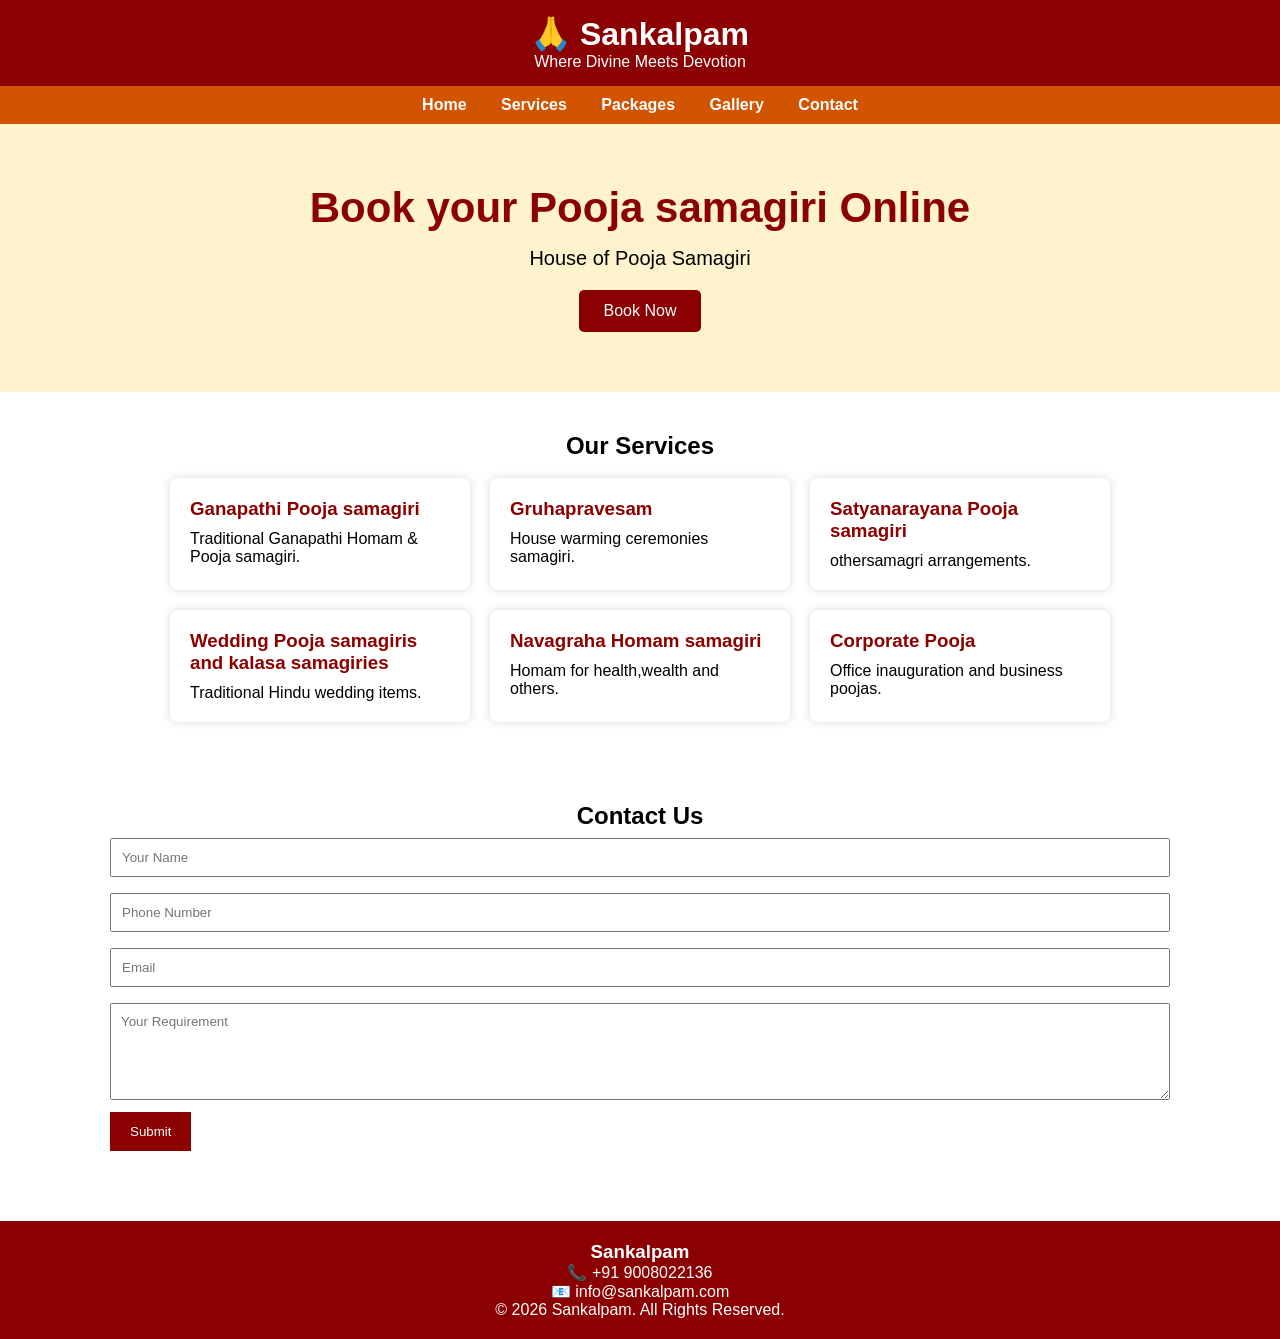
==== index.html @ fba72ba7 "Update index.html" ====
<!DOCTYPE html>
<html lang="en">
<head>
<meta charset="UTF-8">
<meta name="viewport" content="width=device-width, initial-scale=1.0">
<title>Sankalpam - Pooja Services</title>

<style>
*{
margin:0;
padding:0;
box-sizing:border-box;
font-family:Arial,sans-serif;
}

body{
           <img src="images/logo.jpg" alt="House of Pooja Logo" class="logo">
            margin: 0;
            background-image: url("images/templetower1.jpg");
            background-size: cover;
            background-repeat: no-repeat;
            background-position: center;
        }
header{
background:#8B0000;
color:white;
padding:15px;
text-align:center;
}

nav{
background:#d35400;
padding:10px;
text-align:center;
}

nav a{
color:white;
text-decoration:none;
margin:15px;
font-weight:bold;
}

.hero{
padding:60px 20px;
text-align:center;
background:#fff3cd;
}

.hero h1{
font-size:42px;
color:#8B0000;
}

.hero p{
margin-top:15px;
font-size:20px;
}

.btn{
display:inline-block;
margin-top:20px;
padding:12px 25px;
background:#8B0000;
color:white;
text-decoration:none;
border-radius:5px;
}

section{
padding:40px 20px;
max-width:1100px;
margin:auto;
}

.cards{
display:flex;
flex-wrap:wrap;
gap:20px;
justify-content:center;
}

.card{
background:white;
padding:20px;
border-radius:8px;
box-shadow:0 0 10px rgba(0,0,0,.15);
width:300px;
}

.card h3{
color:#8B0000;
margin-bottom:10px;
}

footer{
background:#8B0000;
color:white;
text-align:center;
padding:20px;
margin-top:30px;
}

input,textarea{
width:100%;
padding:10px;
margin:8px 0;
}

button{
padding:12px 20px;
background:#8B0000;
color:white;
border:none;
cursor:pointer;
}

@media(max-width:768px){
.cards{
flex-direction:column;
align-items:center;
}
.hero h1{
font-size:32px;
}
</style>

</head>

<header>
<h1>🙏 Sankalpam</h1>
<p>Where Divine Meets Devotion</p>
</header>

<nav>
<a href="#home">Home</a>
<a href="#services">Services</a>
<a href="#packages">Packages</a>
<a href="#gallary">Gallery</a>
<a href="#contact">Contact</a>
</nav>

<div class="hero"id=home>
<h1>Book your Pooja samagiri Online</h1>
<p>House of Pooja Samagiri</p>
<a class="btn" href="#contact">Book Now</a>
</div>

<section id="services">
<h2 align="center">Our Services</h2>
<br>

<div class="cards">

<div class="card">
<h3>Ganapathi Pooja samagiri</h3>
<p>Traditional Ganapathi Homam & Pooja samagiri.</p>
</div>

<div class="card">
<h3>Gruhapravesam</h3>
<p>House warming ceremonies samagiri.</p>
</div>

<div class="card">
<h3>Satyanarayana Pooja samagiri</h3>
<p>othersamagri arrangements.</p>
</div> 

<div class="card">
<h3>Wedding Pooja samagiris and kalasa samagiries</h3>
<p>Traditional Hindu wedding items.</p>
</div>

<div class="card">
<h3>Navagraha Homam samagiri</h3>
<p>Homam for health,wealth and others.</p>
</div>

<div class="card">
<h3>Corporate Pooja</h3>
<p>Office inauguration and business poojas.</p>
</div>

</section>

<section id="contact">

<h2 align="center">Contact Us</h2>

<form>

<input type="text" placeholder="Your Name">

<input type="tel" placeholder="Phone Number">

<input type="email" placeholder="Email">

<textarea rows="5" placeholder="Your Requirement"></textarea>

<button type="submit">Submit</button>

</form>

</section>

<footer>

<h3>Sankalpam</h3>

<p>📞 +91 9008022136</p>

<p>📧 info@sankalpam.com</p>

<p>© 2026 Sankalpam. All Rights Reserved.</p>

</footer>

</body>
</html>
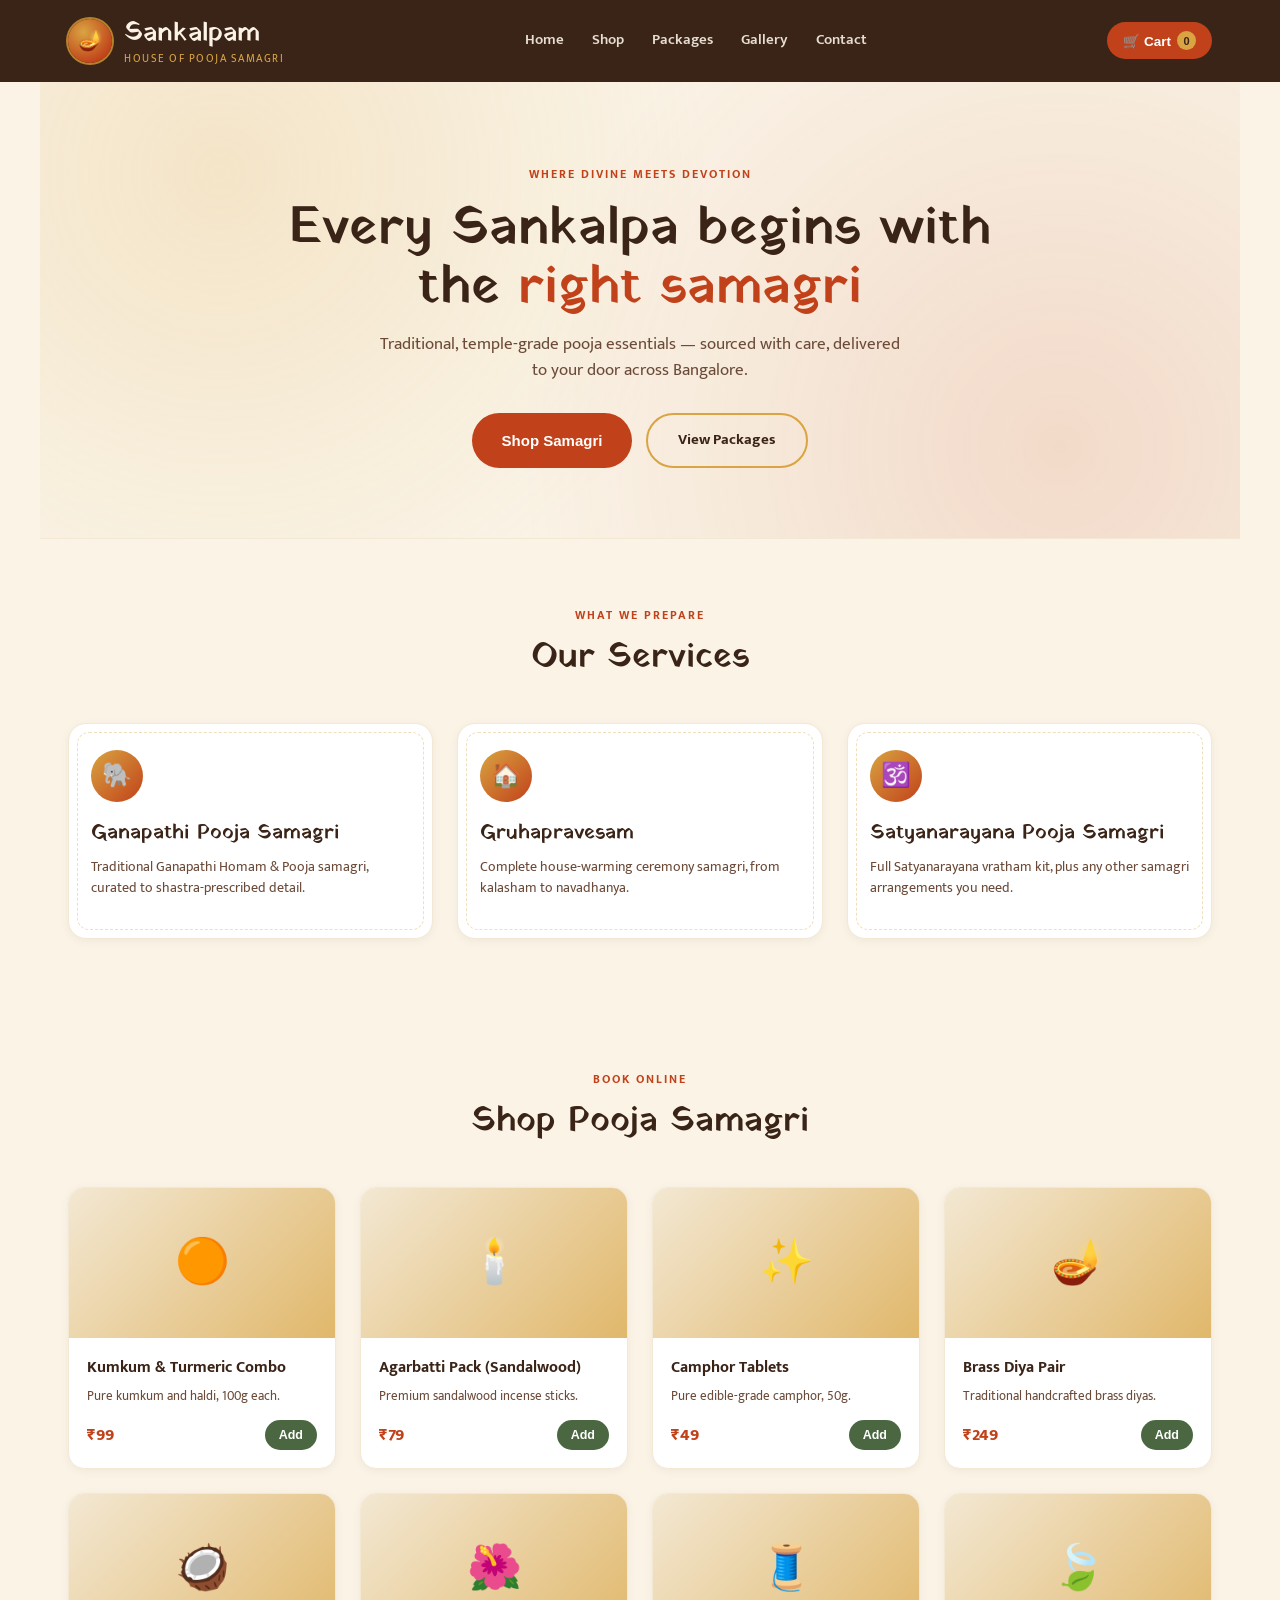
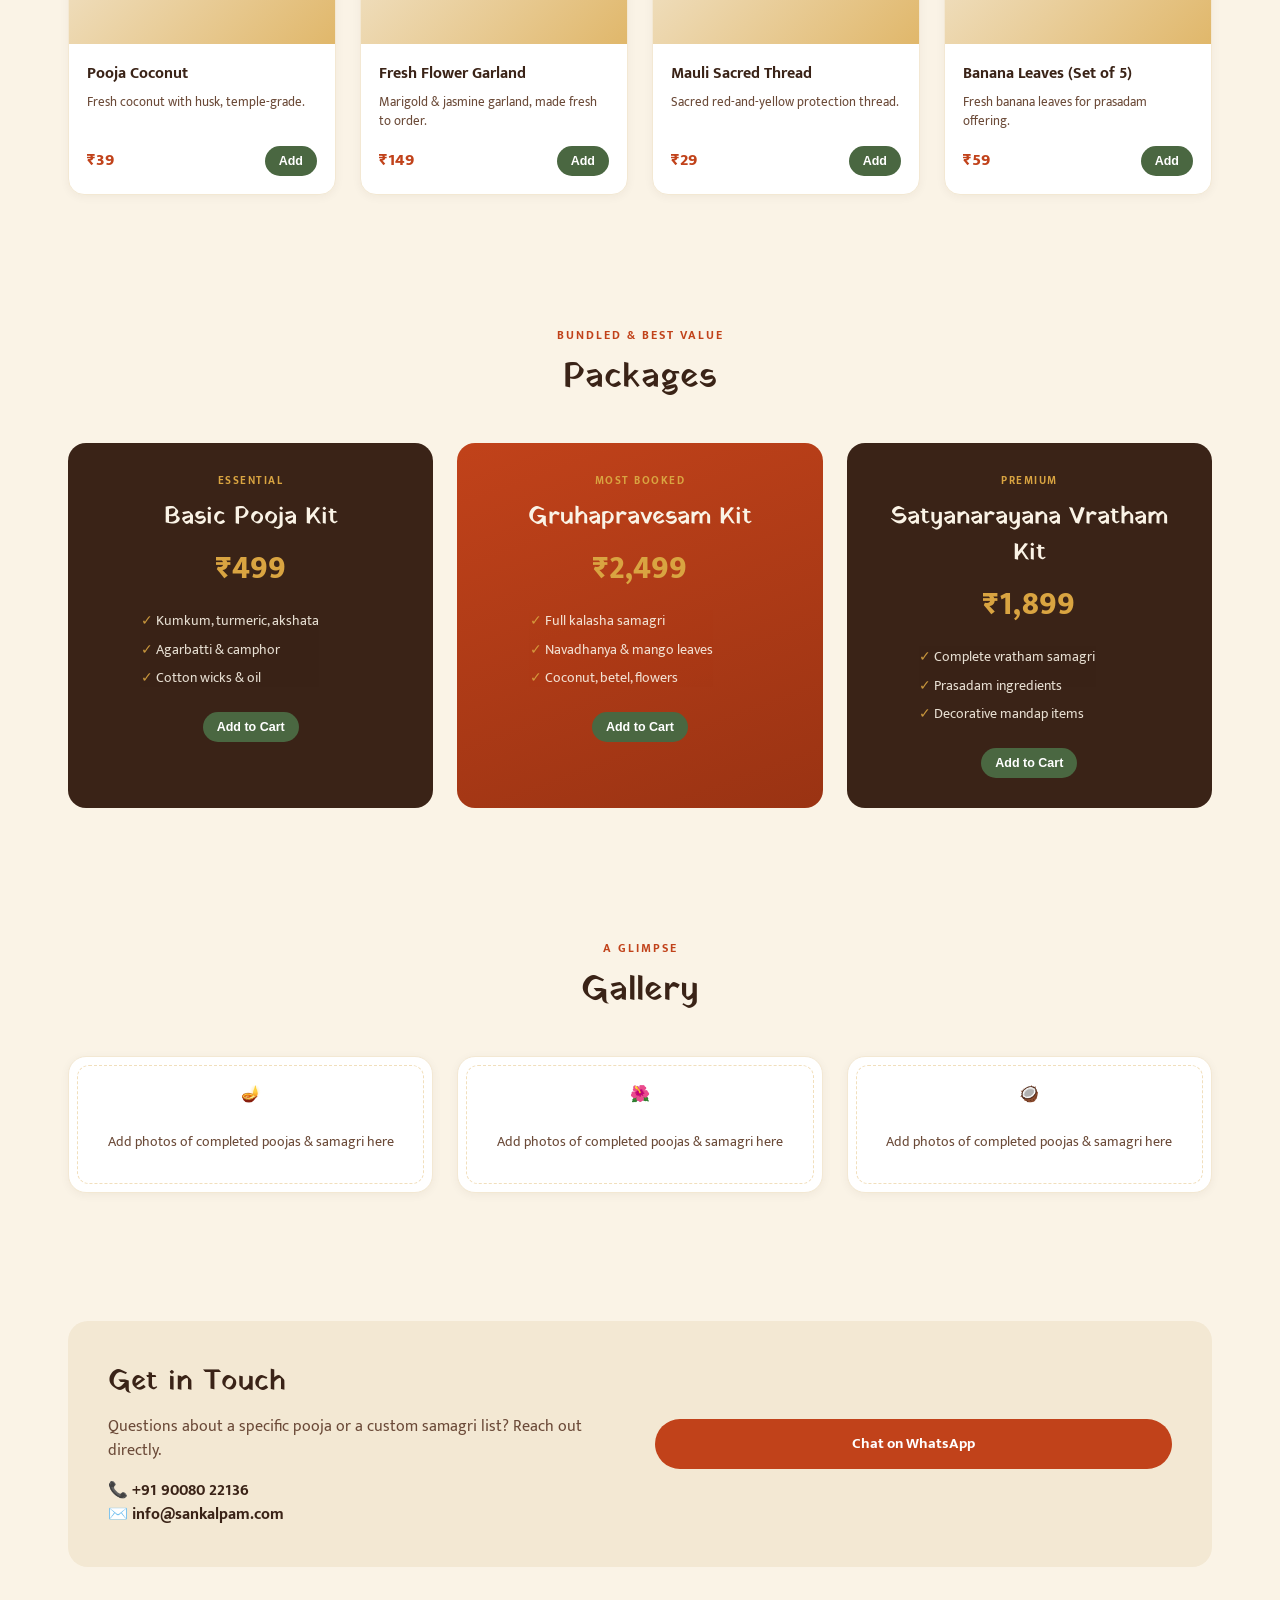
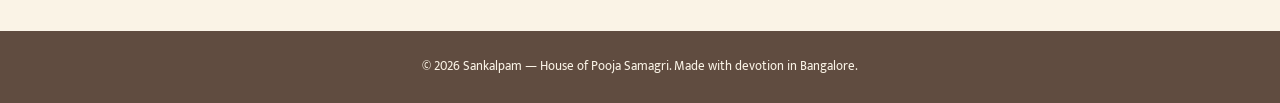
==== commit a98b1f16: "Update index.html" ====
--- a/index.html
+++ b/index.html
@@ -3,218 +3,475 @@
 <head>
 <meta charset="UTF-8">
 <meta name="viewport" content="width=device-width, initial-scale=1.0">
-<title>Sankalpam - Pooja Services</title>
-
+<title>Sankalpam — House of Pooja Samagri</title>
+<link rel="preconnect" href="https://fonts.googleapis.com">
+<link href="https://fonts.googleapis.com/css2?family=Yatra+One&family=Mukta:wght@400;500;600;700&display=swap" rel="stylesheet">
 <style>
-*{
-margin:0;
-padding:0;
-box-sizing:border-box;
-font-family:Arial,sans-serif;
-}
-
-body{
-           <img src="images/logo.jpg" alt="House of Pooja Logo" class="logo">
-            margin: 0;
-            background-image: url("images/templetower1.jpg");
-            background-size: cover;
-            background-repeat: no-repeat;
-            background-position: center;
-        }
-header{
-background:#8B0000;
-color:white;
-padding:15px;
-text-align:center;
-}
-
-nav{
-background:#d35400;
-padding:10px;
-text-align:center;
-}
-
-nav a{
-color:white;
-text-decoration:none;
-margin:15px;
-font-weight:bold;
-}
-
-.hero{
-padding:60px 20px;
-text-align:center;
-background:#fff3cd;
-}
-
-.hero h1{
-font-size:42px;
-color:#8B0000;
-}
-
-.hero p{
-margin-top:15px;
-font-size:20px;
-}
-
-.btn{
-display:inline-block;
-margin-top:20px;
-padding:12px 25px;
-background:#8B0000;
-color:white;
-text-decoration:none;
-border-radius:5px;
-}
-
-section{
-padding:40px 20px;
-max-width:1100px;
-margin:auto;
-}
-
-.cards{
-display:flex;
-flex-wrap:wrap;
-gap:20px;
-justify-content:center;
-}
-
-.card{
-background:white;
-padding:20px;
-border-radius:8px;
-box-shadow:0 0 10px rgba(0,0,0,.15);
-width:300px;
-}
-
-.card h3{
-color:#8B0000;
-margin-bottom:10px;
-}
-
-footer{
-background:#8B0000;
-color:white;
-text-align:center;
-padding:20px;
-margin-top:30px;
-}
-
-input,textarea{
-width:100%;
-padding:10px;
-margin:8px 0;
-}
-
-button{
-padding:12px 20px;
-background:#8B0000;
-color:white;
-border:none;
-cursor:pointer;
-}
-
-@media(max-width:768px){
-.cards{
-flex-direction:column;
-align-items:center;
-}
-.hero h1{
-font-size:32px;
-}
+  :root{
+    --gold:#D9A441;
+    --gold-dark:#B5822C;
+    --vermilion:#C1421A;
+    --vermilion-dark:#9A3313;
+    --leaf:#4A6741;
+    --ivory:#FAF3E6;
+    --ivory-deep:#F3E8D3;
+    --brown:#3A2317;
+    --brown-soft:#6B4A38;
+    --white:#FFFFFF;
+  }
+  *{box-sizing:border-box; margin:0; padding:0;}
+  body{
+    font-family:'Mukta', sans-serif;
+    background:var(--ivory);
+    color:var(--brown);
+    line-height:1.5;
+  }
+  h1,h2,h3,.brand-name{
+    font-family:'Yatra One', cursive;
+    font-weight:400;
+  }
+  a{text-decoration:none; color:inherit;}
+  img{max-width:100%; display:block;}
+
+  /* ---------- Header ---------- */
+  header{
+    background: var(--brown);
+    color:var(--ivory);
+    position:sticky; top:0; z-index:50;
+  }
+  .topbar{
+    display:flex; align-items:center; justify-content:space-between;
+    padding:14px 28px;
+    max-width:1200px; margin:0 auto;
+  }
+  .brand{display:flex; align-items:center; gap:12px;}
+  .brand-mark{
+    width:44px; height:44px;
+    border-radius:50%;
+    background: radial-gradient(circle at 35% 30%, var(--gold), var(--vermilion) 75%);
+    display:flex; align-items:center; justify-content:center;
+    font-size:20px;
+    box-shadow: 0 0 0 2px var(--gold-dark);
+  }
+  .brand-name{font-size:26px; color:var(--ivory);}
+  .brand-tag{font-size:11px; letter-spacing:1.5px; color:var(--gold); text-transform:uppercase; margin-top:-2px;}
+  nav{display:flex; gap:28px; font-weight:600; font-size:14.5px;}
+  nav a{position:relative; padding:4px 0; color:var(--ivory); opacity:.9;}
+  nav a:hover{opacity:1;}
+  nav a::after{
+    content:""; position:absolute; left:0; bottom:-2px; height:2px; width:0;
+    background:var(--gold); transition:width .2s;
+  }
+  nav a:hover::after{width:100%;}
+  .cart-btn{
+    background:var(--vermilion); color:#fff; border:none;
+    padding:9px 16px; border-radius:24px; font-weight:700; font-size:13.5px;
+    cursor:pointer; display:flex; align-items:center; gap:6px;
+  }
+  .cart-btn:hover{background:var(--vermilion-dark);}
+  .cart-count{background:var(--gold); color:var(--brown); border-radius:50%; width:19px; height:19px; font-size:11px; display:flex; align-items:center; justify-content:center; font-weight:800;}
+
+  /* ---------- Hero ---------- */
+  .hero{
+    background:
+      radial-gradient(circle at 15% 20%, rgba(217,164,65,.18), transparent 45%),
+      radial-gradient(circle at 85% 80%, rgba(193,66,26,.14), transparent 50%),
+      var(--ivory);
+    padding:80px 28px 70px;
+    text-align:center;
+    border-bottom:1px solid var(--ivory-deep);
+  }
+  .eyebrow{
+    display:inline-block; letter-spacing:2px; font-size:12px; font-weight:700;
+    color:var(--vermilion); text-transform:uppercase; margin-bottom:16px;
+  }
+  .hero h1{font-size:52px; color:var(--brown); line-height:1.15; max-width:780px; margin:0 auto 14px;}
+  .hero h1 span{color:var(--vermilion);}
+  .hero p{font-size:17px; color:var(--brown-soft); max-width:520px; margin:0 auto 30px;}
+  .hero-cta{
+    display:inline-flex; gap:14px;
+  }
+  .btn-primary, .btn-secondary{
+    padding:14px 30px; border-radius:30px; font-weight:700; font-size:15px; cursor:pointer; border:none;
+  }
+  .btn-primary{background:var(--vermilion); color:#fff;}
+  .btn-primary:hover{background:var(--vermilion-dark);}
+  .btn-secondary{background:transparent; color:var(--brown); border:2px solid var(--gold);}
+  .btn-secondary:hover{background:var(--gold); color:#fff;}
+
+  /* ---------- Section shell ---------- */
+  section{padding:64px 28px; max-width:1200px; margin:0 auto;}
+  .section-head{text-align:center; margin-bottom:40px;}
+  .section-head .eyebrow{margin-bottom:8px;}
+  .section-head h2{font-size:34px; color:var(--brown);}
+
+  /* ---------- Thali cards (signature element) ---------- */
+  .grid{display:grid; grid-template-columns:repeat(auto-fit, minmax(250px,1fr)); gap:24px;}
+  .thali{
+    background:var(--white);
+    border-radius:18px;
+    padding:26px 22px;
+    position:relative;
+    border:1px solid var(--ivory-deep);
+    box-shadow:0 2px 10px rgba(58,35,23,.05);
+    transition:transform .18s, box-shadow .18s;
+  }
+  .thali:hover{transform:translateY(-4px); box-shadow:0 10px 24px rgba(58,35,23,.10);}
+  .thali::before{
+    content:""; position:absolute; inset:8px;
+    border:1.5px dashed var(--gold);
+    border-radius:12px;
+    opacity:.35;
+    pointer-events:none;
+  }
+  .thali-icon{
+    width:52px; height:52px; border-radius:50%;
+    background:linear-gradient(135deg, var(--gold), var(--vermilion));
+    display:flex; align-items:center; justify-content:center;
+    font-size:24px; color:#fff; margin-bottom:16px;
+  }
+  .thali h3{font-size:20px; color:var(--brown); margin-bottom:8px;}
+  .thali p{font-size:14px; color:var(--brown-soft); margin-bottom:14px;}
+
+  /* ---------- Shop / Products ---------- */
+  .product-card{
+    background:var(--white); border-radius:16px; overflow:hidden;
+    border:1px solid var(--ivory-deep);
+    display:flex; flex-direction:column;
+    box-shadow:0 2px 10px rgba(58,35,23,.05);
+  }
+  .product-img{
+    height:150px;
+    background:linear-gradient(135deg, var(--ivory-deep), var(--gold) 140%);
+    display:flex; align-items:center; justify-content:center;
+    font-size:44px;
+  }
+  .product-body{padding:18px; display:flex; flex-direction:column; gap:8px; flex:1;}
+  .product-body h3{font-family:'Mukta',sans-serif; font-weight:700; font-size:16px; color:var(--brown);}
+  .product-body .desc{font-size:12.5px; color:var(--brown-soft); flex:1;}
+  .price-row{display:flex; align-items:center; justify-content:space-between; margin-top:6px;}
+  .price{font-weight:800; font-size:17px; color:var(--vermilion);}
+  .add-btn{
+    background:var(--leaf); color:#fff; border:none; padding:8px 14px;
+    border-radius:20px; font-weight:700; font-size:12.5px; cursor:pointer;
+  }
+  .add-btn:hover{background:#3a5233;}
+
+  /* ---------- Packages ---------- */
+  .package{
+    background:var(--brown); color:var(--ivory);
+    border-radius:18px; padding:30px; text-align:center;
+    position:relative; overflow:hidden;
+  }
+  .package.featured{background:linear-gradient(160deg, var(--vermilion), var(--vermilion-dark));}
+  .package .tag{font-size:11px; letter-spacing:1.5px; text-transform:uppercase; color:var(--gold); font-weight:700;}
+  .package h3{font-size:24px; margin:10px 0;}
+  .package .amt{font-size:32px; font-weight:800; color:var(--gold); margin-bottom:14px;}
+  .package ul{list-style:none; text-align:left; margin:0 auto 20px; max-width:220px; font-size:13.5px; opacity:.9;}
+  .package li{padding:4px 0;}
+  .package li::before{content:"✓ "; color:var(--gold);}
+
+  /* ---------- Contact / Footer ---------- */
+  .contact-wrap{
+    background:var(--ivory-deep); border-radius:20px; padding:40px;
+    display:grid; grid-template-columns:1fr 1fr; gap:30px; align-items:center;
+  }
+  footer{background:var(--brown); color:var(--ivory); text-align:center; padding:26px; font-size:13px; opacity:.8;}
+
+  /* ---------- Cart drawer ---------- */
+  .overlay{
+    position:fixed; inset:0; background:rgba(58,35,23,.5);
+    display:none; z-index:100;
+  }
+  .overlay.open{display:block;}
+  .cart-drawer{
+    position:fixed; top:0; right:-380px; width:360px; height:100%;
+    background:var(--white); z-index:101; transition:right .25s;
+    display:flex; flex-direction:column;
+  }
+  .cart-drawer.open{right:0;}
+  .cart-header{
+    background:var(--brown); color:var(--ivory); padding:18px 20px;
+    display:flex; justify-content:space-between; align-items:center;
+  }
+  .cart-header h3{font-family:'Mukta',sans-serif; font-weight:700;}
+  .cart-close{background:none; border:none; color:var(--ivory); font-size:20px; cursor:pointer;}
+  .cart-items{flex:1; overflow-y:auto; padding:16px 20px;}
+  .cart-item{display:flex; justify-content:space-between; align-items:center; padding:12px 0; border-bottom:1px solid var(--ivory-deep);}
+  .cart-item-name{font-size:14px; font-weight:600;}
+  .cart-item-price{font-size:12.5px; color:var(--brown-soft);}
+  .qty-controls{display:flex; align-items:center; gap:8px;}
+  .qty-controls button{width:24px; height:24px; border-radius:50%; border:1px solid var(--gold); background:#fff; cursor:pointer; font-weight:700;}
+  .cart-footer{padding:18px 20px; border-top:1px solid var(--ivory-deep);}
+  .cart-total{display:flex; justify-content:space-between; font-weight:800; font-size:16px; margin-bottom:14px;}
+  .checkout-btn{
+    width:100%; background:var(--vermilion); color:#fff; border:none; padding:13px;
+    border-radius:26px; font-weight:700; font-size:14.5px; cursor:pointer;
+  }
+  .checkout-btn:hover{background:var(--vermilion-dark);}
+  .empty-note{color:var(--brown-soft); font-size:13.5px; text-align:center; padding:30px 0;}
+
+  @media (max-width:760px){
+    nav{display:none;}
+    .hero h1{font-size:34px;}
+    .contact-wrap{grid-template-columns:1fr;}
+  }
 </style>
-
 </head>
+<body>
 
 <header>
-<h1>🙏 Sankalpam</h1>
-<p>Where Divine Meets Devotion</p>
+  <div class="topbar">
+    <div class="brand">
+      <div class="brand-mark">🪔</div>
+      <div>
+        <div class="brand-name">Sankalpam</div>
+        <div class="brand-tag">House of Pooja Samagri</div>
+      </div>
+    </div>
+    <nav>
+      <a href="#home">Home</a>
+      <a href="#shop">Shop</a>
+      <a href="#packages">Packages</a>
+      <a href="#gallery">Gallery</a>
+      <a href="#contact">Contact</a>
+    </nav>
+    <button class="cart-btn" onclick="openCart()">🛒 Cart <span class="cart-count" id="cartCount">0</span></button>
+  </div>
 </header>
 
-<nav>
-<a href="#home">Home</a>
-<a href="#services">Services</a>
-<a href="#packages">Packages</a>
-<a href="#gallary">Gallery</a>
-<a href="#contact">Contact</a>
-</nav>
-
-<div class="hero"id=home>
-<h1>Book your Pooja samagiri Online</h1>
-<p>House of Pooja Samagiri</p>
-<a class="btn" href="#contact">Book Now</a>
+<section class="hero" id="home">
+  <div class="eyebrow">Where Divine Meets Devotion</div>
+  <h1>Every Sankalpa begins with the <span>right samagri</span></h1>
+  <p>Traditional, temple-grade pooja essentials — sourced with care, delivered to your door across Bangalore.</p>
+  <div class="hero-cta">
+    <button class="btn-primary" onclick="document.getElementById('shop').scrollIntoView({behavior:'smooth'})">Shop Samagri</button>
+    <a href="#packages" class="btn-secondary">View Packages</a>
+  </div>
+</section>
+
+<section id="services">
+  <div class="section-head">
+    <div class="eyebrow">What we prepare</div>
+    <h2>Our Services</h2>
+  </div>
+  <div class="grid">
+    <div class="thali">
+      <div class="thali-icon">🐘</div>
+      <h3>Ganapathi Pooja Samagri</h3>
+      <p>Traditional Ganapathi Homam & Pooja samagri, curated to shastra-prescribed detail.</p>
+    </div>
+    <div class="thali">
+      <div class="thali-icon">🏠</div>
+      <h3>Gruhapravesam</h3>
+      <p>Complete house-warming ceremony samagri, from kalasham to navadhanya.</p>
+    </div>
+    <div class="thali">
+      <div class="thali-icon">🕉️</div>
+      <h3>Satyanarayana Pooja Samagri</h3>
+      <p>Full Satyanarayana vratham kit, plus any other samagri arrangements you need.</p>
+    </div>
+  </div>
+</section>
+
+<section id="shop">
+  <div class="section-head">
+    <div class="eyebrow">Book Online</div>
+    <h2>Shop Pooja Samagri</h2>
+  </div>
+  <div class="grid" id="productGrid"></div>
+</section>
+
+<section id="packages">
+  <div class="section-head">
+    <div class="eyebrow">Bundled & Best Value</div>
+    <h2>Packages</h2>
+  </div>
+  <div class="grid">
+    <div class="package">
+      <div class="tag">Essential</div>
+      <h3>Basic Pooja Kit</h3>
+      <div class="amt">₹499</div>
+      <ul>
+        <li>Kumkum, turmeric, akshata</li>
+        <li>Agarbatti & camphor</li>
+        <li>Cotton wicks & oil</li>
+      </ul>
+      <button class="add-btn" onclick="addToCart('pkg-basic','Basic Pooja Kit',499)">Add to Cart</button>
+    </div>
+    <div class="package featured">
+      <div class="tag">Most Booked</div>
+      <h3>Gruhapravesam Kit</h3>
+      <div class="amt">₹2,499</div>
+      <ul>
+        <li>Full kalasha samagri</li>
+        <li>Navadhanya & mango leaves</li>
+        <li>Coconut, betel, flowers</li>
+      </ul>
+      <button class="add-btn" onclick="addToCart('pkg-gruha','Gruhapravesam Kit',2499)">Add to Cart</button>
+    </div>
+    <div class="package">
+      <div class="tag">Premium</div>
+      <h3>Satyanarayana Vratham Kit</h3>
+      <div class="amt">₹1,899</div>
+      <ul>
+        <li>Complete vratham samagri</li>
+        <li>Prasadam ingredients</li>
+        <li>Decorative mandap items</li>
+      </ul>
+      <button class="add-btn" onclick="addToCart('pkg-satya','Satyanarayana Vratham Kit',1899)">Add to Cart</button>
+    </div>
+  </div>
+</section>
+
+<section id="gallery">
+  <div class="section-head">
+    <div class="eyebrow">A Glimpse</div>
+    <h2>Gallery</h2>
+  </div>
+  <div class="grid">
+    <div class="thali" style="text-align:center;">🪔<br><br><p>Add photos of completed poojas &amp; samagri here</p></div>
+    <div class="thali" style="text-align:center;">🌺<br><br><p>Add photos of completed poojas &amp; samagri here</p></div>
+    <div class="thali" style="text-align:center;">🥥<br><br><p>Add photos of completed poojas &amp; samagri here</p></div>
+  </div>
+</section>
+
+<section id="contact">
+  <div class="contact-wrap">
+    <div>
+      <h2 style="font-size:28px; margin-bottom:12px;">Get in Touch</h2>
+      <p style="color:var(--brown-soft); margin-bottom:16px;">Questions about a specific pooja or a custom samagri list? Reach out directly.</p>
+      <p style="font-weight:700;">📞 +91 90080 22136</p>
+      <p style="font-weight:700;">✉️ info@sankalpam.com</p>
+    </div>
+    <div>
+      <a href="https://wa.me/919008022136?text=Hi%20Sankalpam%2C%20I'd%20like%20to%20know%20more%20about%20your%20pooja%20samagri." class="btn-primary" style="display:block; text-align:center;">Chat on WhatsApp</a>
+    </div>
+  </div>
+</section>
+
+<footer>© 2026 Sankalpam — House of Pooja Samagri. Made with devotion in Bangalore.</footer>
+
+<!-- Cart Drawer -->
+<div class="overlay" id="overlay" onclick="closeCart()"></div>
+<div class="cart-drawer" id="cartDrawer">
+  <div class="cart-header">
+    <h3>Your Cart</h3>
+    <button class="cart-close" onclick="closeCart()">✕</button>
+  </div>
+  <div class="cart-items" id="cartItems"></div>
+  <div class="cart-footer">
+    <div class="cart-total"><span>Total</span><span id="cartTotal">₹0</span></div>
+    <button class="checkout-btn" onclick="checkout()">Checkout via WhatsApp</button>
+  </div>
 </div>
 
-<section id="services">
-<h2 align="center">Our Services</h2>
-<br>
-
-<div class="cards">
-
-<div class="card">
-<h3>Ganapathi Pooja samagiri</h3>
-<p>Traditional Ganapathi Homam & Pooja samagiri.</p>
-</div>
-
-<div class="card">
-<h3>Gruhapravesam</h3>
-<p>House warming ceremonies samagiri.</p>
-</div>
-
-<div class="card">
-<h3>Satyanarayana Pooja samagiri</h3>
-<p>othersamagri arrangements.</p>
-</div> 
-
-<div class="card">
-<h3>Wedding Pooja samagiris and kalasa samagiries</h3>
-<p>Traditional Hindu wedding items.</p>
-</div>
-
-<div class="card">
-<h3>Navagraha Homam samagiri</h3>
-<p>Homam for health,wealth and others.</p>
-</div>
-
-<div class="card">
-<h3>Corporate Pooja</h3>
-<p>Office inauguration and business poojas.</p>
-</div>
-
-</section>
-
-<section id="contact">
-
-<h2 align="center">Contact Us</h2>
-
-<form>
-
-<input type="text" placeholder="Your Name">
-
-<input type="tel" placeholder="Phone Number">
-
-<input type="email" placeholder="Email">
-
-<textarea rows="5" placeholder="Your Requirement"></textarea>
-
-<button type="submit">Submit</button>
-
-</form>
-
-</section>
-
-<footer>
-
-<h3>Sankalpam</h3>
-
-<p>📞 +91 9008022136</p>
-
-<p>📧 info@sankalpam.com</p>
-
-<p>© 2026 Sankalpam. All Rights Reserved.</p>
-
-</footer>
+<script>
+  const PRODUCTS = [
+    { id:'kumkum', name:'Kumkum & Turmeric Combo', price:99, icon:'🟠', desc:'Pure kumkum and haldi, 100g each.' },
+    { id:'agarbatti', name:'Agarbatti Pack (Sandalwood)', price:79, icon:'🕯️', desc:'Premium sandalwood incense sticks.' },
+    { id:'camphor', name:'Camphor Tablets', price:49, icon:'✨', desc:'Pure edible-grade camphor, 50g.' },
+    { id:'diya', name:'Brass Diya Pair', price:249, icon:'🪔', desc:'Traditional handcrafted brass diyas.' },
+    { id:'coconut', name:'Pooja Coconut', price:39, icon:'🥥', desc:'Fresh coconut with husk, temple-grade.' },
+    { id:'flowers', name:'Fresh Flower Garland', price:149, icon:'🌺', desc:'Marigold & jasmine garland, made fresh to order.' },
+    { id:'thread', name:'Mauli Sacred Thread', price:29, icon:'🧵', desc:'Sacred red-and-yellow protection thread.' },
+    { id:'banana', name:'Banana Leaves (Set of 5)', price:59, icon:'🍃', desc:'Fresh banana leaves for prasadam offering.' },
+  ];
+
+  let cart = JSON.parse(localStorage.getItem('sankalpam_cart') || '{}');
+
+  function renderProducts(){
+    const grid = document.getElementById('productGrid');
+    grid.innerHTML = PRODUCTS.map(p => `
+      <div class="product-card">
+        <div class="product-img">${p.icon}</div>
+        <div class="product-body">
+          <h3>${p.name}</h3>
+          <p class="desc">${p.desc}</p>
+          <div class="price-row">
+            <span class="price">₹${p.price}</span>
+            <button class="add-btn" onclick="addToCart('${p.id}','${p.name}',${p.price})">Add</button>
+          </div>
+        </div>
+      </div>
+    `).join('');
+  }
+
+  function addToCart(id, name, price){
+    if(cart[id]){ cart[id].qty += 1; }
+    else { cart[id] = { name, price, qty: 1 }; }
+    saveCart();
+    openCart();
+  }
+
+  function changeQty(id, delta){
+    if(!cart[id]) return;
+    cart[id].qty += delta;
+    if(cart[id].qty <= 0) delete cart[id];
+    saveCart();
+  }
+
+  function saveCart(){
+    localStorage.setItem('sankalpam_cart', JSON.stringify(cart));
+    renderCart();
+  }
+
+  function renderCart(){
+    const itemsEl = document.getElementById('cartItems');
+    const ids = Object.keys(cart);
+    let total = 0;
+    document.getElementById('cartCount').textContent = ids.reduce((s,id)=>s+cart[id].qty,0);
+
+    if(ids.length === 0){
+      itemsEl.innerHTML = '<div class="empty-note">Your cart is empty. Add some samagri!</div>';
+    } else {
+      itemsEl.innerHTML = ids.map(id => {
+        const item = cart[id];
+        total += item.price * item.qty;
+        return `
+          <div class="cart-item">
+            <div>
+              <div class="cart-item-name">${item.name}</div>
+              <div class="cart-item-price">₹${item.price} × ${item.qty}</div>
+            </div>
+            <div class="qty-controls">
+              <button onclick="changeQty('${id}',-1)">−</button>
+              <span>${item.qty}</span>
+              <button onclick="changeQty('${id}',1)">+</button>
+            </div>
+          </div>
+        `;
+      }).join('');
+    }
+    document.getElementById('cartTotal').textContent = '₹' + total;
+  }
+
+  function openCart(){
+    document.getElementById('cartDrawer').classList.add('open');
+    document.getElementById('overlay').classList.add('open');
+  }
+  function closeCart(){
+    document.getElementById('cartDrawer').classList.remove('open');
+    document.getElementById('overlay').classList.remove('open');
+  }
+
+  function checkout(){
+    const ids = Object.keys(cart);
+    if(ids.length === 0){ alert('Your cart is empty.'); return; }
+    let msg = "Hi Sankalpam, I'd like to order:%0A";
+    let total = 0;
+    ids.forEach(id => {
+      const item = cart[id];
+      total += item.price * item.qty;
+      msg += `- ${item.name} x${item.qty} (₹${item.price*item.qty})%0A`;
+    });
+    msg += `%0ATotal: ₹${total}%0APlease confirm availability and delivery.`;
+    window.open(`https://wa.me/919008022136?text=${msg}`, '_blank');
+  }
+
+  renderProducts();
+  renderCart();
+</script>
 
 </body>
 </html>
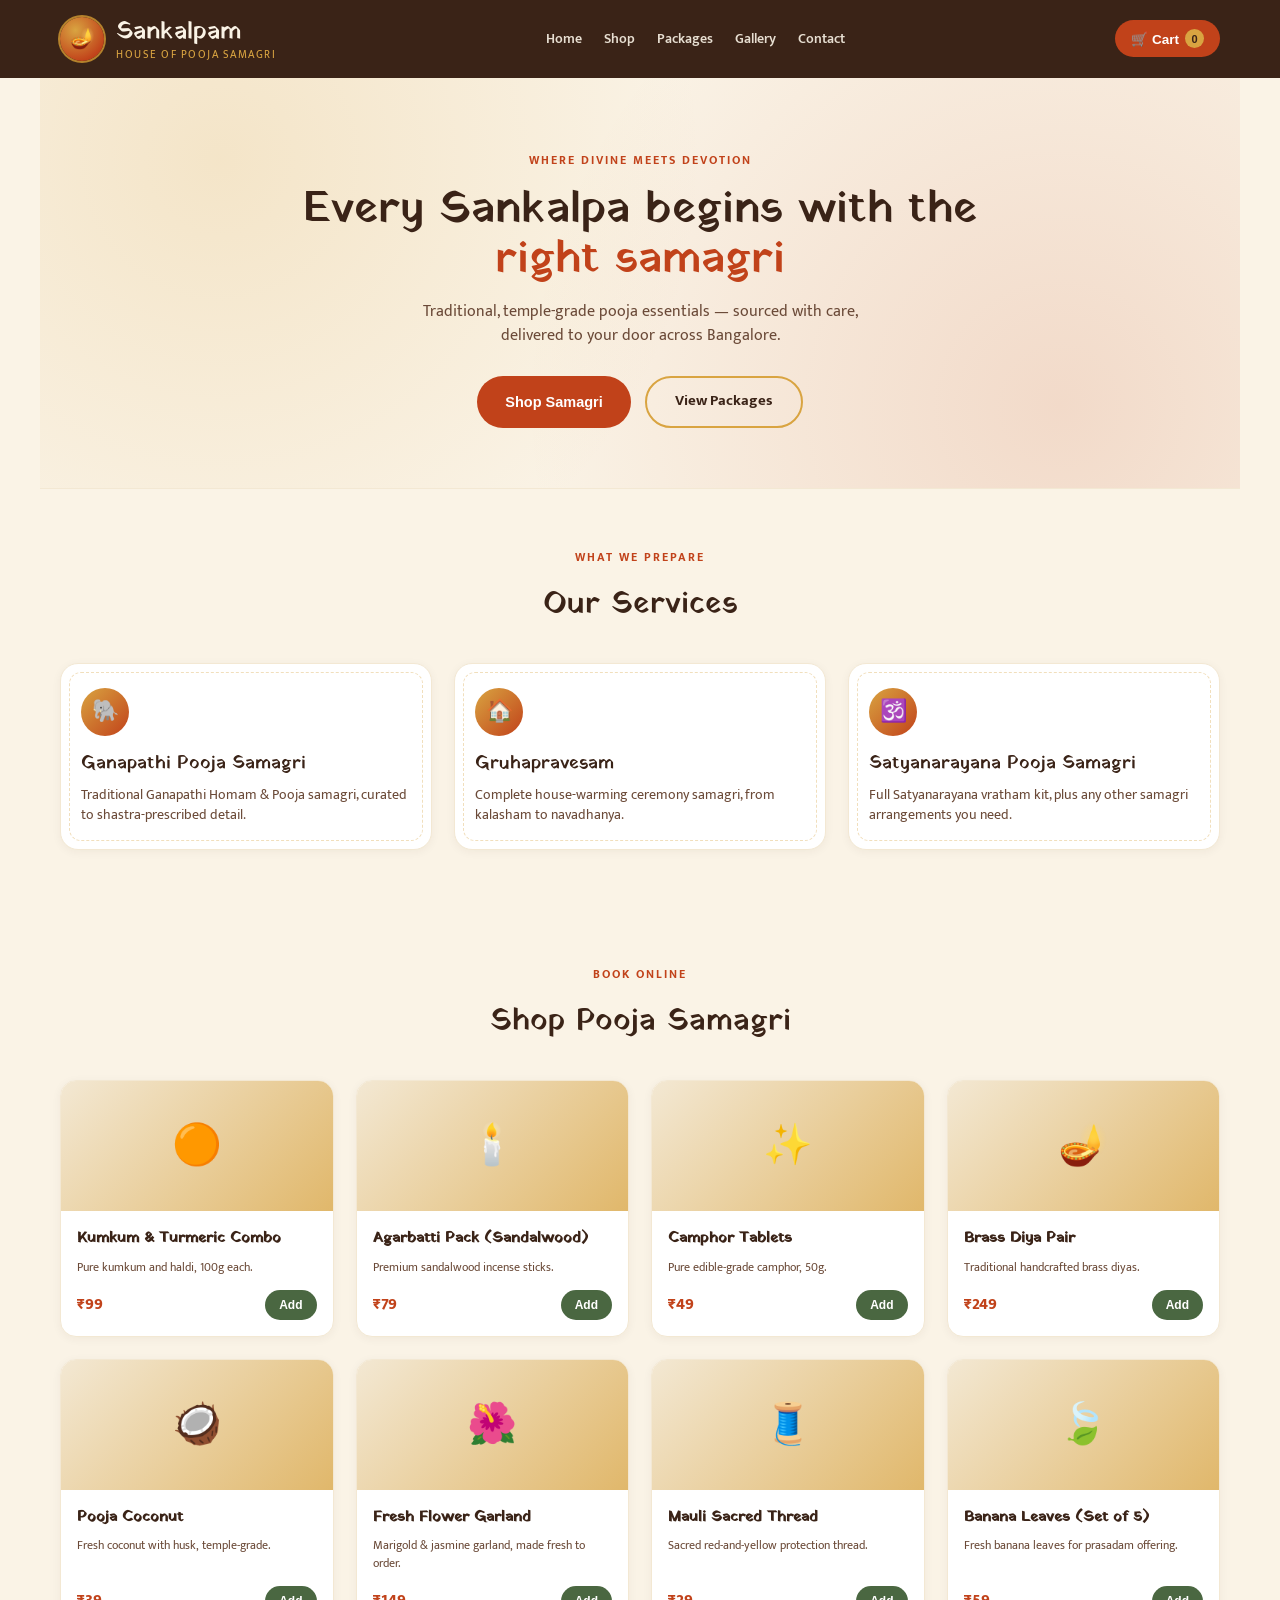
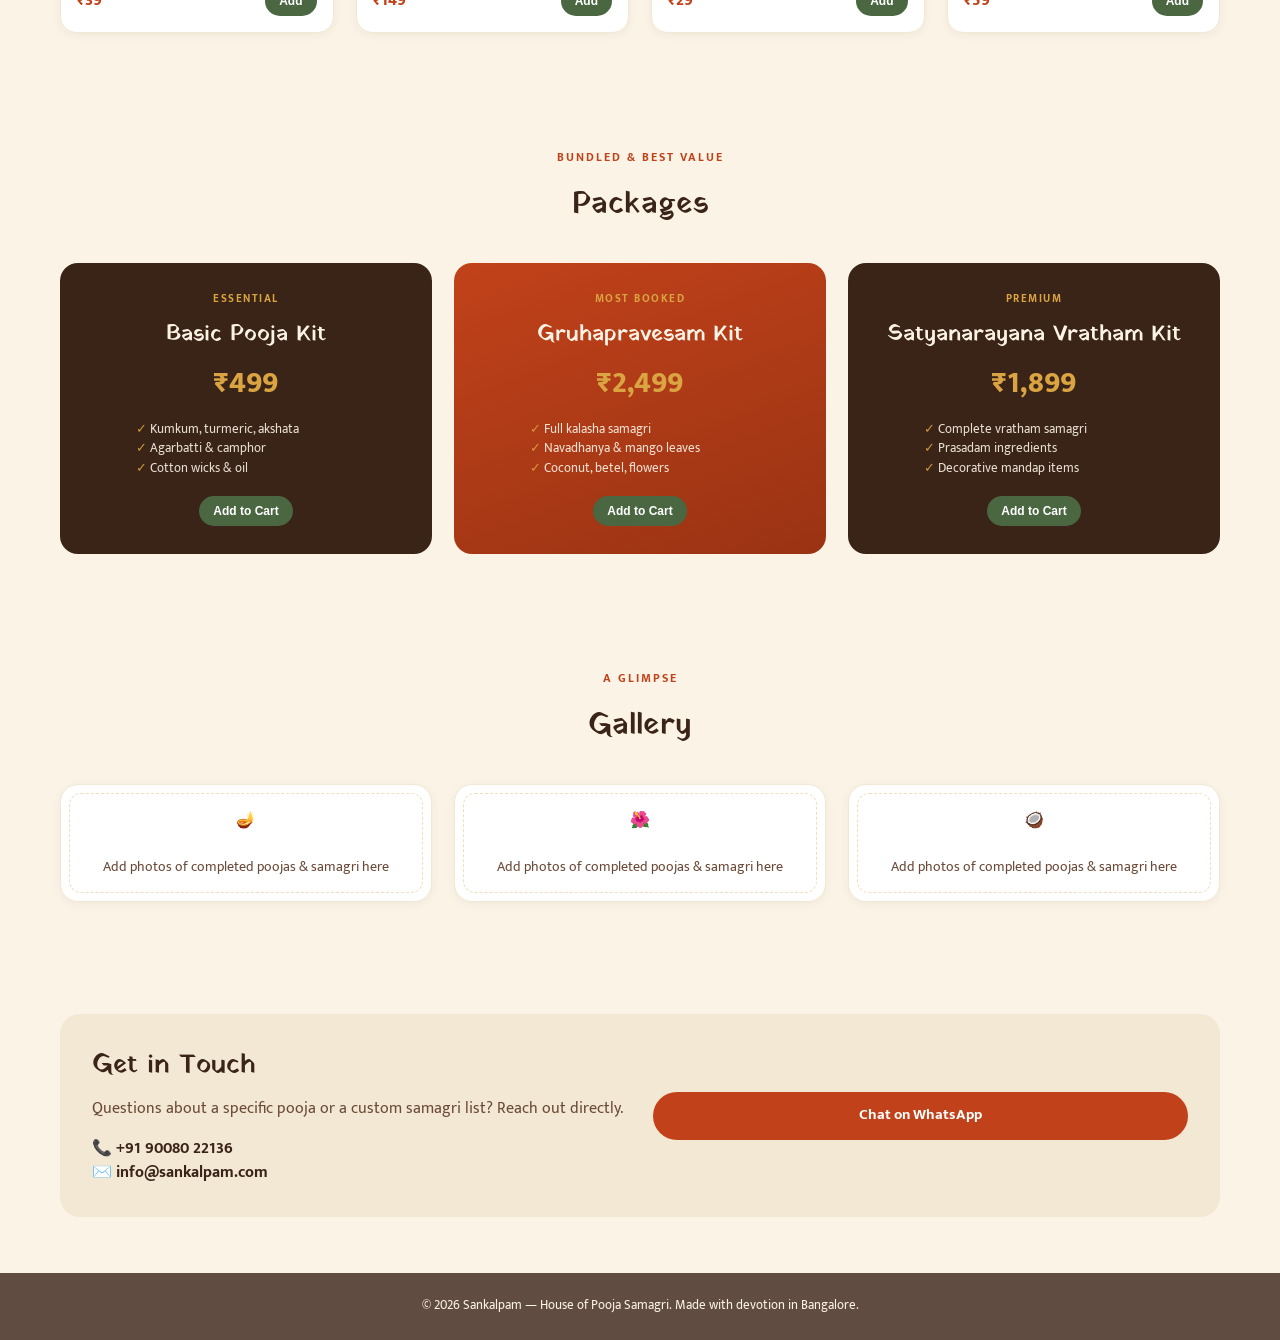
==== commit 312a8edc: "Update index.html" ====
--- a/index.html
+++ b/index.html
@@ -8,214 +8,93 @@
 <link href="https://fonts.googleapis.com/css2?family=Yatra+One&family=Mukta:wght@400;500;600;700&display=swap" rel="stylesheet">
 <style>
   :root{
-    --gold:#D9A441;
-    --gold-dark:#B5822C;
-    --vermilion:#C1421A;
-    --vermilion-dark:#9A3313;
-    --leaf:#4A6741;
-    --ivory:#FAF3E6;
-    --ivory-deep:#F3E8D3;
-    --brown:#3A2317;
-    --brown-soft:#6B4A38;
-    --white:#FFFFFF;
+    --gold:#D9A441; --gold-dark:#B5822C;
+    --vermilion:#C1421A; --vermilion-dark:#9A3313;
+    --leaf:#4A6741; --ivory:#FAF3E6; --ivory-deep:#F3E8D3;
+    --brown:#3A2317; --brown-soft:#6B4A38; --white:#FFFFFF;
   }
   *{box-sizing:border-box; margin:0; padding:0;}
-  body{
-    font-family:'Mukta', sans-serif;
-    background:var(--ivory);
-    color:var(--brown);
-    line-height:1.5;
-  }
-  h1,h2,h3,.brand-name{
-    font-family:'Yatra One', cursive;
-    font-weight:400;
-  }
+  body{font-family:'Mukta', sans-serif; background:var(--ivory); color:var(--brown); line-height:1.5;}
+  h1,h2,h3,.brand-name{font-family:'Yatra One', cursive; font-weight:400;}
   a{text-decoration:none; color:inherit;}
-  img{max-width:100%; display:block;}
-
-  /* ---------- Header ---------- */
-  header{
-    background: var(--brown);
-    color:var(--ivory);
-    position:sticky; top:0; z-index:50;
-  }
-  .topbar{
-    display:flex; align-items:center; justify-content:space-between;
-    padding:14px 28px;
-    max-width:1200px; margin:0 auto;
-  }
+
+  header{background:var(--brown); color:var(--ivory); position:sticky; top:0; z-index:50;}
+  .topbar{display:flex; align-items:center; justify-content:space-between; padding:14px 20px; max-width:1200px; margin:0 auto; flex-wrap:wrap; gap:10px;}
   .brand{display:flex; align-items:center; gap:12px;}
-  .brand-mark{
-    width:44px; height:44px;
-    border-radius:50%;
-    background: radial-gradient(circle at 35% 30%, var(--gold), var(--vermilion) 75%);
-    display:flex; align-items:center; justify-content:center;
-    font-size:20px;
-    box-shadow: 0 0 0 2px var(--gold-dark);
-  }
-  .brand-name{font-size:26px; color:var(--ivory);}
-  .brand-tag{font-size:11px; letter-spacing:1.5px; color:var(--gold); text-transform:uppercase; margin-top:-2px;}
-  nav{display:flex; gap:28px; font-weight:600; font-size:14.5px;}
-  nav a{position:relative; padding:4px 0; color:var(--ivory); opacity:.9;}
+  .brand-mark{width:44px; height:44px; border-radius:50%; background:radial-gradient(circle at 35% 30%, var(--gold), var(--vermilion) 75%); display:flex; align-items:center; justify-content:center; font-size:20px; box-shadow:0 0 0 2px var(--gold-dark);}
+  .brand-name{font-size:24px; color:var(--ivory);}
+  .brand-tag{font-size:10.5px; letter-spacing:1.5px; color:var(--gold); text-transform:uppercase; margin-top:-2px;}
+  nav{display:flex; gap:22px; font-weight:600; font-size:14px;}
+  nav a{color:var(--ivory); opacity:.9;}
   nav a:hover{opacity:1;}
-  nav a::after{
-    content:""; position:absolute; left:0; bottom:-2px; height:2px; width:0;
-    background:var(--gold); transition:width .2s;
-  }
-  nav a:hover::after{width:100%;}
-  .cart-btn{
-    background:var(--vermilion); color:#fff; border:none;
-    padding:9px 16px; border-radius:24px; font-weight:700; font-size:13.5px;
-    cursor:pointer; display:flex; align-items:center; gap:6px;
-  }
+  .cart-btn{background:var(--vermilion); color:#fff; border:none; padding:9px 16px; border-radius:24px; font-weight:700; font-size:13.5px; cursor:pointer; display:flex; align-items:center; gap:6px;}
   .cart-btn:hover{background:var(--vermilion-dark);}
   .cart-count{background:var(--gold); color:var(--brown); border-radius:50%; width:19px; height:19px; font-size:11px; display:flex; align-items:center; justify-content:center; font-weight:800;}
 
-  /* ---------- Hero ---------- */
-  .hero{
-    background:
-      radial-gradient(circle at 15% 20%, rgba(217,164,65,.18), transparent 45%),
-      radial-gradient(circle at 85% 80%, rgba(193,66,26,.14), transparent 50%),
-      var(--ivory);
-    padding:80px 28px 70px;
-    text-align:center;
-    border-bottom:1px solid var(--ivory-deep);
-  }
-  .eyebrow{
-    display:inline-block; letter-spacing:2px; font-size:12px; font-weight:700;
-    color:var(--vermilion); text-transform:uppercase; margin-bottom:16px;
-  }
-  .hero h1{font-size:52px; color:var(--brown); line-height:1.15; max-width:780px; margin:0 auto 14px;}
+  .hero{background:radial-gradient(circle at 15% 20%, rgba(217,164,65,.18), transparent 45%), radial-gradient(circle at 85% 80%, rgba(193,66,26,.14), transparent 50%), var(--ivory); padding:70px 20px 60px; text-align:center; border-bottom:1px solid var(--ivory-deep);}
+  .eyebrow{display:inline-block; letter-spacing:2px; font-size:12px; font-weight:700; color:var(--vermilion); text-transform:uppercase; margin-bottom:16px;}
+  .hero h1{font-size:44px; color:var(--brown); line-height:1.15; max-width:720px; margin:0 auto 14px;}
   .hero h1 span{color:var(--vermilion);}
-  .hero p{font-size:17px; color:var(--brown-soft); max-width:520px; margin:0 auto 30px;}
-  .hero-cta{
-    display:inline-flex; gap:14px;
-  }
-  .btn-primary, .btn-secondary{
-    padding:14px 30px; border-radius:30px; font-weight:700; font-size:15px; cursor:pointer; border:none;
-  }
+  .hero p{font-size:16px; color:var(--brown-soft); max-width:500px; margin:0 auto 28px;}
+  .hero-cta{display:inline-flex; gap:14px; flex-wrap:wrap; justify-content:center;}
+  .btn-primary, .btn-secondary{padding:13px 28px; border-radius:30px; font-weight:700; font-size:14.5px; cursor:pointer; border:none;}
   .btn-primary{background:var(--vermilion); color:#fff;}
   .btn-primary:hover{background:var(--vermilion-dark);}
   .btn-secondary{background:transparent; color:var(--brown); border:2px solid var(--gold);}
   .btn-secondary:hover{background:var(--gold); color:#fff;}
 
-  /* ---------- Section shell ---------- */
-  section{padding:64px 28px; max-width:1200px; margin:0 auto;}
-  .section-head{text-align:center; margin-bottom:40px;}
-  .section-head .eyebrow{margin-bottom:8px;}
-  .section-head h2{font-size:34px; color:var(--brown);}
-
-  /* ---------- Thali cards (signature element) ---------- */
-  .grid{display:grid; grid-template-columns:repeat(auto-fit, minmax(250px,1fr)); gap:24px;}
-  .thali{
-    background:var(--white);
-    border-radius:18px;
-    padding:26px 22px;
-    position:relative;
-    border:1px solid var(--ivory-deep);
-    box-shadow:0 2px 10px rgba(58,35,23,.05);
-    transition:transform .18s, box-shadow .18s;
-  }
-  .thali:hover{transform:translateY(-4px); box-shadow:0 10px 24px rgba(58,35,23,.10);}
-  .thali::before{
-    content:""; position:absolute; inset:8px;
-    border:1.5px dashed var(--gold);
-    border-radius:12px;
-    opacity:.35;
-    pointer-events:none;
-  }
-  .thali-icon{
-    width:52px; height:52px; border-radius:50%;
-    background:linear-gradient(135deg, var(--gold), var(--vermilion));
-    display:flex; align-items:center; justify-content:center;
-    font-size:24px; color:#fff; margin-bottom:16px;
-  }
-  .thali h3{font-size:20px; color:var(--brown); margin-bottom:8px;}
-  .thali p{font-size:14px; color:var(--brown-soft); margin-bottom:14px;}
-
-  /* ---------- Shop / Products ---------- */
-  .product-card{
-    background:var(--white); border-radius:16px; overflow:hidden;
-    border:1px solid var(--ivory-deep);
-    display:flex; flex-direction:column;
-    box-shadow:0 2px 10px rgba(58,35,23,.05);
-  }
-  .product-img{
-    height:150px;
-    background:linear-gradient(135deg, var(--ivory-deep), var(--gold) 140%);
-    display:flex; align-items:center; justify-content:center;
-    font-size:44px;
-  }
-  .product-body{padding:18px; display:flex; flex-direction:column; gap:8px; flex:1;}
-  .product-body h3{font-family:'Mukta',sans-serif; font-weight:700; font-size:16px; color:var(--brown);}
-  .product-body .desc{font-size:12.5px; color:var(--brown-soft); flex:1;}
+  section{padding:56px 20px; max-width:1200px; margin:0 auto;}
+  .section-head{text-align:center; margin-bottom:36px;}
+  .section-head h2{font-size:30px; color:var(--brown);}
+
+  .grid{display:grid; grid-template-columns:repeat(auto-fit, minmax(240px,1fr)); gap:22px;}
+  .thali{background:var(--white); border-radius:18px; padding:24px 20px; position:relative; border:1px solid var(--ivory-deep); box-shadow:0 2px 10px rgba(58,35,23,.05);}
+  .thali::before{content:""; position:absolute; inset:8px; border:1.5px dashed var(--gold); border-radius:12px; opacity:.35; pointer-events:none;}
+  .thali-icon{width:48px; height:48px; border-radius:50%; background:linear-gradient(135deg, var(--gold), var(--vermilion)); display:flex; align-items:center; justify-content:center; font-size:22px; color:#fff; margin-bottom:14px;}
+  .thali h3{font-size:18px; margin-bottom:8px;}
+  .thali p{font-size:13.5px; color:var(--brown-soft);}
+
+  .product-card{background:var(--white); border-radius:16px; overflow:hidden; border:1px solid var(--ivory-deep); display:flex; flex-direction:column; box-shadow:0 2px 10px rgba(58,35,23,.05);}
+  .product-img{height:130px; background:linear-gradient(135deg, var(--ivory-deep), var(--gold) 140%); display:flex; align-items:center; justify-content:center; font-size:40px;}
+  .product-body{padding:16px; display:flex; flex-direction:column; gap:8px; flex:1;}
+  .product-body h3{font-size:15px; font-weight:700;}
+  .product-body .desc{font-size:12px; color:var(--brown-soft); flex:1;}
   .price-row{display:flex; align-items:center; justify-content:space-between; margin-top:6px;}
-  .price{font-weight:800; font-size:17px; color:var(--vermilion);}
-  .add-btn{
-    background:var(--leaf); color:#fff; border:none; padding:8px 14px;
-    border-radius:20px; font-weight:700; font-size:12.5px; cursor:pointer;
-  }
+  .price{font-weight:800; font-size:16px; color:var(--vermilion);}
+  .add-btn{background:var(--leaf); color:#fff; border:none; padding:8px 14px; border-radius:20px; font-weight:700; font-size:12px; cursor:pointer;}
   .add-btn:hover{background:#3a5233;}
 
-  /* ---------- Packages ---------- */
-  .package{
-    background:var(--brown); color:var(--ivory);
-    border-radius:18px; padding:30px; text-align:center;
-    position:relative; overflow:hidden;
-  }
+  .package{background:var(--brown); color:var(--ivory); border-radius:18px; padding:28px; text-align:center;}
   .package.featured{background:linear-gradient(160deg, var(--vermilion), var(--vermilion-dark));}
   .package .tag{font-size:11px; letter-spacing:1.5px; text-transform:uppercase; color:var(--gold); font-weight:700;}
-  .package h3{font-size:24px; margin:10px 0;}
-  .package .amt{font-size:32px; font-weight:800; color:var(--gold); margin-bottom:14px;}
-  .package ul{list-style:none; text-align:left; margin:0 auto 20px; max-width:220px; font-size:13.5px; opacity:.9;}
-  .package li{padding:4px 0;}
+  .package h3{font-size:22px; margin:10px 0;}
+  .package .amt{font-size:30px; font-weight:800; color:var(--gold); margin-bottom:14px;}
+  .package ul{list-style:none; text-align:left; margin:0 auto 18px; max-width:220px; font-size:13px; opacity:.9;}
   .package li::before{content:"✓ "; color:var(--gold);}
 
-  /* ---------- Contact / Footer ---------- */
-  .contact-wrap{
-    background:var(--ivory-deep); border-radius:20px; padding:40px;
-    display:grid; grid-template-columns:1fr 1fr; gap:30px; align-items:center;
-  }
-  footer{background:var(--brown); color:var(--ivory); text-align:center; padding:26px; font-size:13px; opacity:.8;}
-
-  /* ---------- Cart drawer ---------- */
-  .overlay{
-    position:fixed; inset:0; background:rgba(58,35,23,.5);
-    display:none; z-index:100;
-  }
+  .contact-wrap{background:var(--ivory-deep); border-radius:20px; padding:32px; display:grid; grid-template-columns:1fr 1fr; gap:26px; align-items:center;}
+  footer{background:var(--brown); color:var(--ivory); text-align:center; padding:24px; font-size:12.5px; opacity:.8;}
+
+  .overlay{position:fixed; inset:0; background:rgba(58,35,23,.5); display:none; z-index:100;}
   .overlay.open{display:block;}
-  .cart-drawer{
-    position:fixed; top:0; right:-380px; width:360px; height:100%;
-    background:var(--white); z-index:101; transition:right .25s;
-    display:flex; flex-direction:column;
-  }
+  .cart-drawer{position:fixed; top:0; right:-100%; width:100%; max-width:380px; height:100%; background:var(--white); z-index:101; transition:right .25s; display:flex; flex-direction:column;}
   .cart-drawer.open{right:0;}
-  .cart-header{
-    background:var(--brown); color:var(--ivory); padding:18px 20px;
-    display:flex; justify-content:space-between; align-items:center;
-  }
-  .cart-header h3{font-family:'Mukta',sans-serif; font-weight:700;}
-  .cart-close{background:none; border:none; color:var(--ivory); font-size:20px; cursor:pointer;}
-  .cart-items{flex:1; overflow-y:auto; padding:16px 20px;}
-  .cart-item{display:flex; justify-content:space-between; align-items:center; padding:12px 0; border-bottom:1px solid var(--ivory-deep);}
-  .cart-item-name{font-size:14px; font-weight:600;}
-  .cart-item-price{font-size:12.5px; color:var(--brown-soft);}
+  .cart-header{background:var(--brown); color:var(--ivory); padding:16px 18px; display:flex; justify-content:space-between; align-items:center;}
+  .cart-close{background:none; border:none; color:var(--ivory); font-size:20px;}
+  .cart-items{flex:1; overflow-y:auto; padding:14px 18px;}
+  .cart-item{display:flex; justify-content:space-between; align-items:center; padding:10px 0; border-bottom:1px solid var(--ivory-deep);}
+  .cart-item-name{font-size:13.5px; font-weight:600;}
+  .cart-item-price{font-size:12px; color:var(--brown-soft);}
   .qty-controls{display:flex; align-items:center; gap:8px;}
-  .qty-controls button{width:24px; height:24px; border-radius:50%; border:1px solid var(--gold); background:#fff; cursor:pointer; font-weight:700;}
-  .cart-footer{padding:18px 20px; border-top:1px solid var(--ivory-deep);}
-  .cart-total{display:flex; justify-content:space-between; font-weight:800; font-size:16px; margin-bottom:14px;}
-  .checkout-btn{
-    width:100%; background:var(--vermilion); color:#fff; border:none; padding:13px;
-    border-radius:26px; font-weight:700; font-size:14.5px; cursor:pointer;
-  }
+  .qty-controls button{width:24px; height:24px; border-radius:50%; border:1px solid var(--gold); background:#fff; font-weight:700;}
+  .cart-footer{padding:16px 18px; border-top:1px solid var(--ivory-deep);}
+  .cart-total{display:flex; justify-content:space-between; font-weight:800; font-size:15px; margin-bottom:12px;}
+  .upi-note{font-size:11.5px; color:var(--brown-soft); text-align:center; margin-bottom:10px; display:flex; align-items:center; justify-content:center; gap:5px;}
+  .checkout-btn{width:100%; background:var(--vermilion); color:#fff; border:none; padding:13px; border-radius:26px; font-weight:700; font-size:14px;}
   .checkout-btn:hover{background:var(--vermilion-dark);}
-  .empty-note{color:var(--brown-soft); font-size:13.5px; text-align:center; padding:30px 0;}
-
-  @media (max-width:760px){
-    nav{display:none;}
-    .hero h1{font-size:34px;}
-    .contact-wrap{grid-template-columns:1fr;}
-  }
+  .empty-note{color:var(--brown-soft); font-size:13px; text-align:center; padding:26px 0;}
+
+  @media (max-width:760px){ nav{display:none;} .hero h1{font-size:30px;} .contact-wrap{grid-template-columns:1fr;} }
 </style>
 </head>
 <body>
@@ -251,84 +130,42 @@
 </section>
 
 <section id="services">
-  <div class="section-head">
-    <div class="eyebrow">What we prepare</div>
-    <h2>Our Services</h2>
-  </div>
+  <div class="section-head"><div class="eyebrow">What we prepare</div><h2>Our Services</h2></div>
   <div class="grid">
-    <div class="thali">
-      <div class="thali-icon">🐘</div>
-      <h3>Ganapathi Pooja Samagri</h3>
-      <p>Traditional Ganapathi Homam & Pooja samagri, curated to shastra-prescribed detail.</p>
-    </div>
-    <div class="thali">
-      <div class="thali-icon">🏠</div>
-      <h3>Gruhapravesam</h3>
-      <p>Complete house-warming ceremony samagri, from kalasham to navadhanya.</p>
-    </div>
-    <div class="thali">
-      <div class="thali-icon">🕉️</div>
-      <h3>Satyanarayana Pooja Samagri</h3>
-      <p>Full Satyanarayana vratham kit, plus any other samagri arrangements you need.</p>
-    </div>
+    <div class="thali"><div class="thali-icon">🐘</div><h3>Ganapathi Pooja Samagri</h3><p>Traditional Ganapathi Homam & Pooja samagri, curated to shastra-prescribed detail.</p></div>
+    <div class="thali"><div class="thali-icon">🏠</div><h3>Gruhapravesam</h3><p>Complete house-warming ceremony samagri, from kalasham to navadhanya.</p></div>
+    <div class="thali"><div class="thali-icon">🕉️</div><h3>Satyanarayana Pooja Samagri</h3><p>Full Satyanarayana vratham kit, plus any other samagri arrangements you need.</p></div>
   </div>
 </section>
 
 <section id="shop">
-  <div class="section-head">
-    <div class="eyebrow">Book Online</div>
-    <h2>Shop Pooja Samagri</h2>
-  </div>
+  <div class="section-head"><div class="eyebrow">Book Online</div><h2>Shop Pooja Samagri</h2></div>
   <div class="grid" id="productGrid"></div>
 </section>
 
 <section id="packages">
-  <div class="section-head">
-    <div class="eyebrow">Bundled & Best Value</div>
-    <h2>Packages</h2>
-  </div>
+  <div class="section-head"><div class="eyebrow">Bundled & Best Value</div><h2>Packages</h2></div>
   <div class="grid">
     <div class="package">
-      <div class="tag">Essential</div>
-      <h3>Basic Pooja Kit</h3>
-      <div class="amt">₹499</div>
-      <ul>
-        <li>Kumkum, turmeric, akshata</li>
-        <li>Agarbatti & camphor</li>
-        <li>Cotton wicks & oil</li>
-      </ul>
+      <div class="tag">Essential</div><h3>Basic Pooja Kit</h3><div class="amt">₹499</div>
+      <ul><li>Kumkum, turmeric, akshata</li><li>Agarbatti & camphor</li><li>Cotton wicks & oil</li></ul>
       <button class="add-btn" onclick="addToCart('pkg-basic','Basic Pooja Kit',499)">Add to Cart</button>
     </div>
     <div class="package featured">
-      <div class="tag">Most Booked</div>
-      <h3>Gruhapravesam Kit</h3>
-      <div class="amt">₹2,499</div>
-      <ul>
-        <li>Full kalasha samagri</li>
-        <li>Navadhanya & mango leaves</li>
-        <li>Coconut, betel, flowers</li>
-      </ul>
+      <div class="tag">Most Booked</div><h3>Gruhapravesam Kit</h3><div class="amt">₹2,499</div>
+      <ul><li>Full kalasha samagri</li><li>Navadhanya & mango leaves</li><li>Coconut, betel, flowers</li></ul>
       <button class="add-btn" onclick="addToCart('pkg-gruha','Gruhapravesam Kit',2499)">Add to Cart</button>
     </div>
     <div class="package">
-      <div class="tag">Premium</div>
-      <h3>Satyanarayana Vratham Kit</h3>
-      <div class="amt">₹1,899</div>
-      <ul>
-        <li>Complete vratham samagri</li>
-        <li>Prasadam ingredients</li>
-        <li>Decorative mandap items</li>
-      </ul>
+      <div class="tag">Premium</div><h3>Satyanarayana Vratham Kit</h3><div class="amt">₹1,899</div>
+      <ul><li>Complete vratham samagri</li><li>Prasadam ingredients</li><li>Decorative mandap items</li></ul>
       <button class="add-btn" onclick="addToCart('pkg-satya','Satyanarayana Vratham Kit',1899)">Add to Cart</button>
     </div>
   </div>
 </section>
 
 <section id="gallery">
-  <div class="section-head">
-    <div class="eyebrow">A Glimpse</div>
-    <h2>Gallery</h2>
-  </div>
+  <div class="section-head"><div class="eyebrow">A Glimpse</div><h2>Gallery</h2></div>
   <div class="grid">
     <div class="thali" style="text-align:center;">🪔<br><br><p>Add photos of completed poojas &amp; samagri here</p></div>
     <div class="thali" style="text-align:center;">🌺<br><br><p>Add photos of completed poojas &amp; samagri here</p></div>
@@ -339,7 +176,7 @@
 <section id="contact">
   <div class="contact-wrap">
     <div>
-      <h2 style="font-size:28px; margin-bottom:12px;">Get in Touch</h2>
+      <h2 style="font-size:26px; margin-bottom:12px;">Get in Touch</h2>
       <p style="color:var(--brown-soft); margin-bottom:16px;">Questions about a specific pooja or a custom samagri list? Reach out directly.</p>
       <p style="font-weight:700;">📞 +91 90080 22136</p>
       <p style="font-weight:700;">✉️ info@sankalpam.com</p>
@@ -352,7 +189,6 @@
 
 <footer>© 2026 Sankalpam — House of Pooja Samagri. Made with devotion in Bangalore.</footer>
 
-<!-- Cart Drawer -->
 <div class="overlay" id="overlay" onclick="closeCart()"></div>
 <div class="cart-drawer" id="cartDrawer">
   <div class="cart-header">
@@ -362,11 +198,20 @@
   <div class="cart-items" id="cartItems"></div>
   <div class="cart-footer">
     <div class="cart-total"><span>Total</span><span id="cartTotal">₹0</span></div>
-    <button class="checkout-btn" onclick="checkout()">Checkout via WhatsApp</button>
+    <div class="upi-note">📱 Pay by UPI — opens PhonePe / GPay / Paytm</div>
+    <button class="checkout-btn" onclick="payWithUPI()">Pay with UPI</button>
   </div>
 </div>
 
 <script>
+  // ============================================================
+  // ⚠️ REPLACE THIS with your real UPI ID before going live.
+  // Find it in your UPI app under Profile → UPI ID / VPA.
+  // Example formats: 9008022136@ybl, yourname@oksbi, yourname@okaxis
+  // ============================================================
+  const UPI_ID = "Ramaniisundaaresan@okhdfcbank";
+  const PAYEE_NAME = "Sankalpam";
+
   const PRODUCTS = [
     { id:'kumkum', name:'Kumkum & Turmeric Combo', price:99, icon:'🟠', desc:'Pure kumkum and haldi, 100g each.' },
     { id:'agarbatti', name:'Agarbatti Pack (Sandalwood)', price:79, icon:'🕯️', desc:'Premium sandalwood incense sticks.' },
@@ -381,8 +226,7 @@
   let cart = JSON.parse(localStorage.getItem('sankalpam_cart') || '{}');
 
   function renderProducts(){
-    const grid = document.getElementById('productGrid');
-    grid.innerHTML = PRODUCTS.map(p => `
+    document.getElementById('productGrid').innerHTML = PRODUCTS.map(p => `
       <div class="product-card">
         <div class="product-img">${p.icon}</div>
         <div class="product-body">
@@ -398,80 +242,60 @@
   }
 
   function addToCart(id, name, price){
-    if(cart[id]){ cart[id].qty += 1; }
-    else { cart[id] = { name, price, qty: 1 }; }
-    saveCart();
-    openCart();
-  }
-
+    if(cart[id]){ cart[id].qty += 1; } else { cart[id] = { name, price, qty: 1 }; }
+    saveCart(); openCart();
+  }
   function changeQty(id, delta){
     if(!cart[id]) return;
     cart[id].qty += delta;
     if(cart[id].qty <= 0) delete cart[id];
     saveCart();
   }
-
   function saveCart(){
     localStorage.setItem('sankalpam_cart', JSON.stringify(cart));
     renderCart();
   }
-
   function renderCart(){
     const itemsEl = document.getElementById('cartItems');
     const ids = Object.keys(cart);
     let total = 0;
     document.getElementById('cartCount').textContent = ids.reduce((s,id)=>s+cart[id].qty,0);
-
     if(ids.length === 0){
       itemsEl.innerHTML = '<div class="empty-note">Your cart is empty. Add some samagri!</div>';
     } else {
       itemsEl.innerHTML = ids.map(id => {
         const item = cart[id];
         total += item.price * item.qty;
-        return `
-          <div class="cart-item">
-            <div>
-              <div class="cart-item-name">${item.name}</div>
-              <div class="cart-item-price">₹${item.price} × ${item.qty}</div>
-            </div>
-            <div class="qty-controls">
-              <button onclick="changeQty('${id}',-1)">−</button>
-              <span>${item.qty}</span>
-              <button onclick="changeQty('${id}',1)">+</button>
-            </div>
-          </div>
-        `;
+        return `<div class="cart-item">
+          <div><div class="cart-item-name">${item.name}</div><div class="cart-item-price">₹${item.price} × ${item.qty}</div></div>
+          <div class="qty-controls"><button onclick="changeQty('${id}',-1)">−</button><span>${item.qty}</span><button onclick="changeQty('${id}',1)">+</button></div>
+        </div>`;
       }).join('');
     }
     document.getElementById('cartTotal').textContent = '₹' + total;
   }
-
-  function openCart(){
-    document.getElementById('cartDrawer').classList.add('open');
-    document.getElementById('overlay').classList.add('open');
-  }
-  function closeCart(){
-    document.getElementById('cartDrawer').classList.remove('open');
-    document.getElementById('overlay').classList.remove('open');
-  }
-
-  function checkout(){
+  function openCart(){ document.getElementById('cartDrawer').classList.add('open'); document.getElementById('overlay').classList.add('open'); }
+  function closeCart(){ document.getElementById('cartDrawer').classList.remove('open'); document.getElementById('overlay').classList.remove('open'); }
+
+  // ---- UPI checkout ----
+  function payWithUPI(){
     const ids = Object.keys(cart);
     if(ids.length === 0){ alert('Your cart is empty.'); return; }
-    let msg = "Hi Sankalpam, I'd like to order:%0A";
+    if(UPI_ID === "REPLACE_WITH_YOUR_UPI_ID"){
+      alert('UPI ID not set up yet — add your real UPI ID in the code before accepting payments.');
+      return;
+    }
     let total = 0;
-    ids.forEach(id => {
-      const item = cart[id];
-      total += item.price * item.qty;
-      msg += `- ${item.name} x${item.qty} (₹${item.price*item.qty})%0A`;
-    });
-    msg += `%0ATotal: ₹${total}%0APlease confirm availability and delivery.`;
-    window.open(`https://wa.me/919008022136?text=${msg}`, '_blank');
+    let note = ids.map(id => { total += cart[id].price * cart[id].qty; return `${cart[id].name} x${cart[id].qty}`; }).join(', ');
+    if(note.length > 50) note = 'Sankalpam order';
+
+    // Standard UPI deep link — opens the user's default UPI app with amount pre-filled
+    const upiUrl = `upi://pay?pa=${encodeURIComponent(UPI_ID)}&pn=${encodeURIComponent(PAYEE_NAME)}&am=${total}&cu=INR&tn=${encodeURIComponent(note)}`;
+    window.location.href = upiUrl;
   }
 
   renderProducts();
   renderCart();
 </script>
-
 </body>
 </html>
